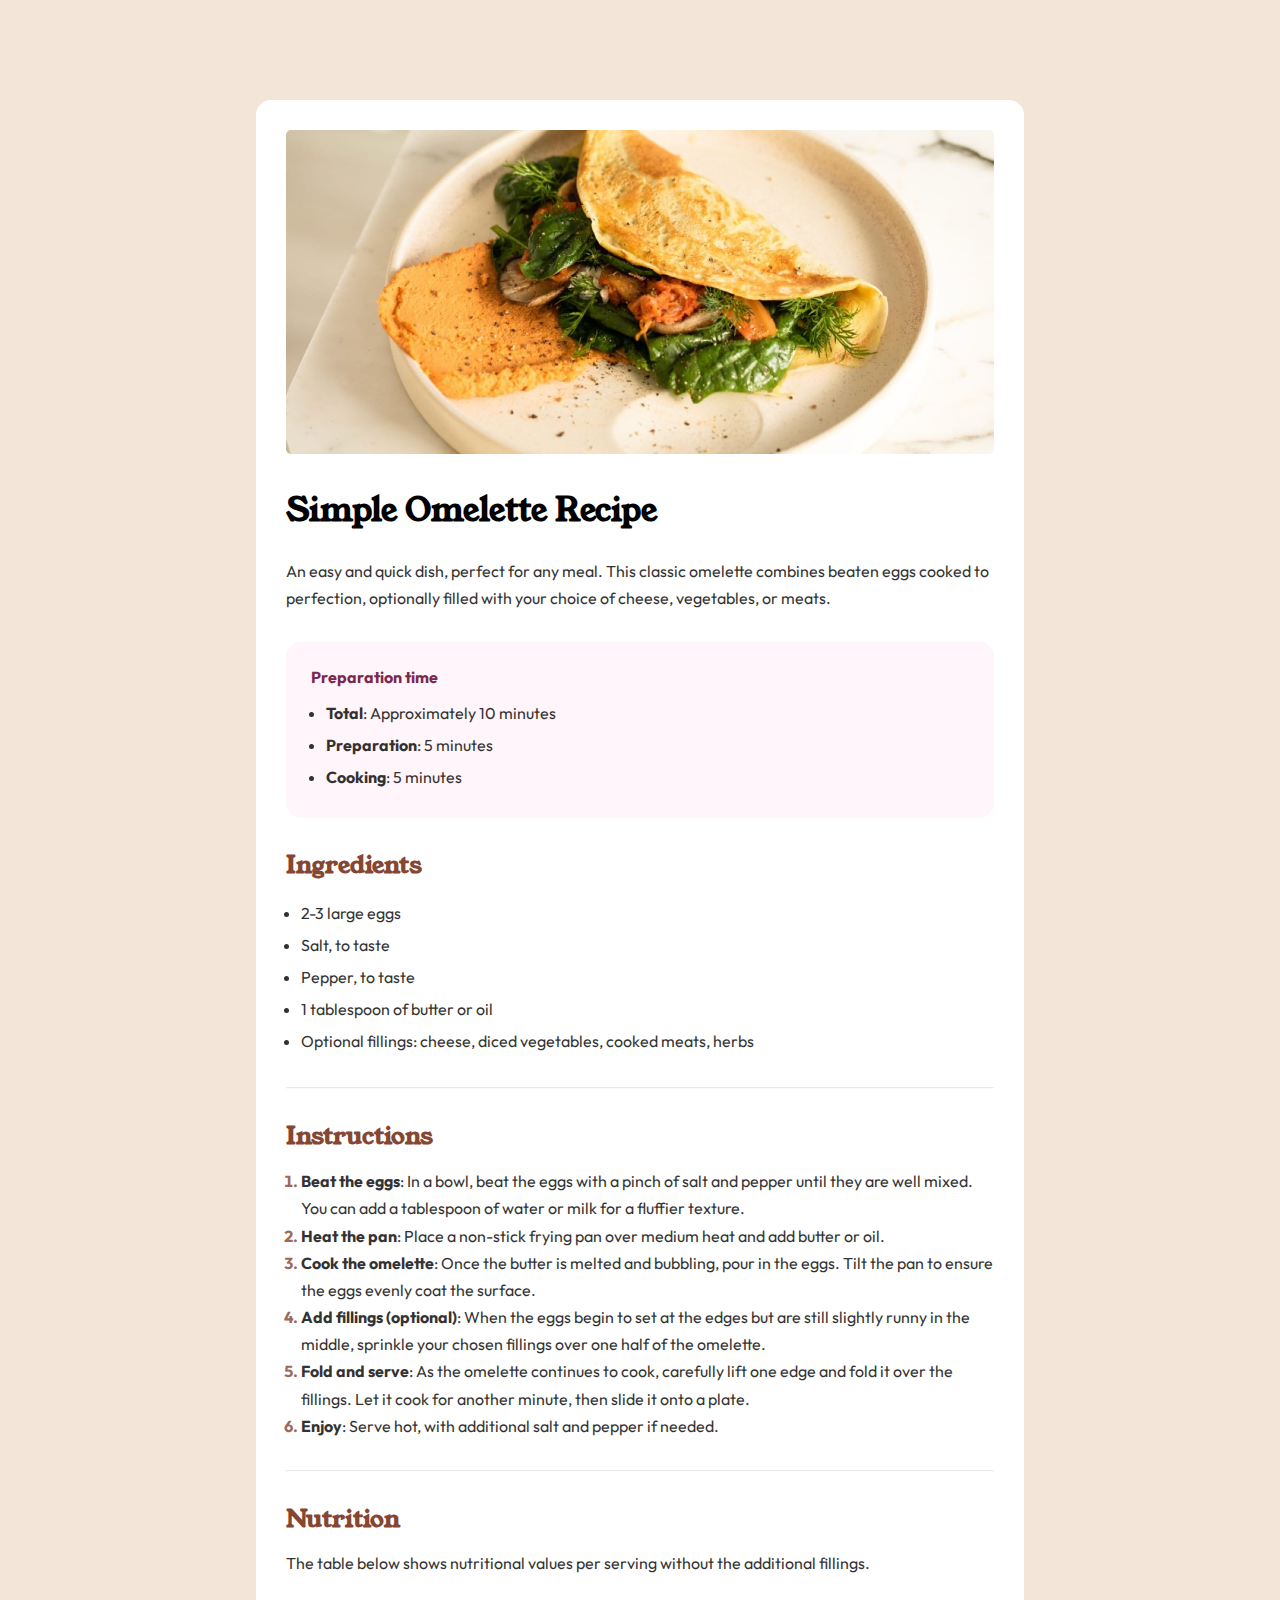
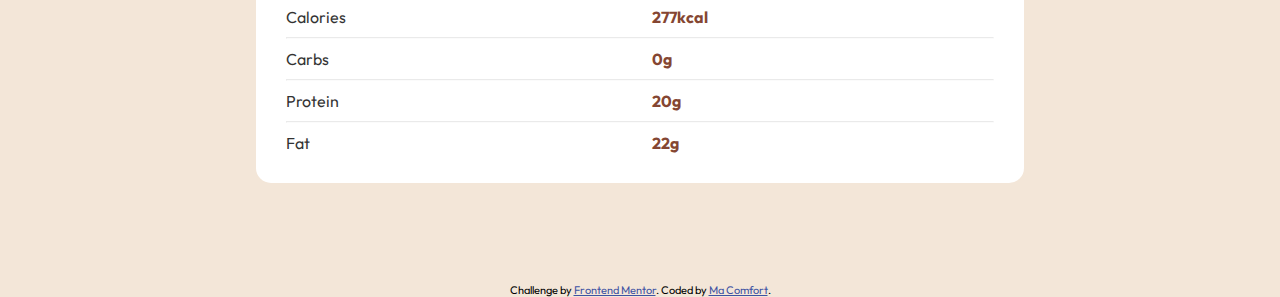
==== index.html @ 10e89e05 "recipe page completed" ====
<!DOCTYPE html>
<html lang="en">
  <head>
    <meta charset="UTF-8" />
    <meta name="viewport" content="width=device-width, initial-scale=1.0" />
    <!-- displays site properly based on user's device -->

    <link
      rel="icon"
      type="image/png"
      sizes="32x32"
      href="./assets/images/favicon-32x32.png"
    />
    <link rel="stylesheet" href="style.css" />

    <title>Frontend Mentor | Recipe page</title>

    <!-- Feel free to remove these styles or customise in your own stylesheet 👍 -->
    <style>
      .attribution {
        font-size: 11px;
        text-align: center;
      }
      .attribution a {
        color: hsl(228, 45%, 44%);
      }
    </style>
  </head>
  <body class="parent">
    <div class="recipe-container">
      <div class="img-omolette">
        <img
          src="./assets/images/image-omelette.jpeg"
          alt="an image of a plate of omolette"
        />
      </div>
      <div class="sub1">
        <h1>Simple Omelette Recipe</h1>
        <p class="para">
          An easy and quick dish, perfect for any meal. This classic omelette
          combines beaten eggs cooked to perfection, optionally filled with your
          choice of cheese, vegetables, or meats.
        </p>
      </div>

      <div class="sub2">
        <h4>Preparation time</h4>
        <ul class="firstlist">
          <li><b>Total</b>: Approximately 10 minutes</li>
          <li><b>Preparation</b>: 5 minutes</li>
          <li><b>Cooking</b>: 5 minutes</li>
        </ul>
      </div>

      <div class="sub3">
        <h2>Ingredients</h2>
        <ul class="secondlist">
          <li>2-3 large eggs</li>
          <li>Salt, to taste</li>
          <li>Pepper, to taste</li>
          <li>1 tablespoon of butter or oil</li>
          <li>
            Optional fillings: cheese, diced vegetables, cooked meats, herbs
          </li>
        </ul>
      </div>

      <hr class="hr" />

      <div class="sub4">
        <h2>Instructions</h2>
        <ol class="thirdlist">
          <li>
            <b>Beat the eggs</b>: In a bowl, beat the eggs with a pinch of salt
            and pepper until they are well mixed. You can add a tablespoon of
            water or milk for a fluffier texture.
          </li>
          <li>
            <b>Heat the pan</b>: Place a non-stick frying pan over medium heat
            and add butter or oil.
          </li>
          <li>
            <b>Cook the omelette</b>: Once the butter is melted and bubbling,
            pour in the eggs. Tilt the pan to ensure the eggs evenly coat the
            surface.
          </li>
          <li>
            <b>Add fillings (optional)</b>: When the eggs begin to set at the
            edges but are still slightly runny in the middle, sprinkle your
            chosen fillings over one half of the omelette.
          </li>
          <li>
            <b>Fold and serve</b>: As the omelette continues to cook, carefully
            lift one edge and fold it over the fillings. Let it cook for another
            minute, then slide it onto a plate.
          </li>
          <li>
            <b>Enjoy</b>: Serve hot, with additional salt and pepper if needed.
          </li>
        </ol>
      </div>

      <hr class="hr" />

      <div class="sub5">
        <h2>Nutrition</h2>
        <p class="para1">
          The table below shows nutritional values per serving without the
          additional fillings.
        </p>
      </div>

      <div class="sub6">
        <table class="table">
          <tr>
            <th>Calories</th>
            <td>277kcal</td>
          </tr>
          <tr>
            <td colspan="2"><hr class="hr1" /></td>
          </tr>
          <tr>
            <th>Carbs</th>
            <td>0g</td>
          </tr>
          <tr>
            <td colspan="2"><hr class="hr1" /></td>
          </tr>
          <tr>
            <th>Protein</th>
            <td>20g</td>
          </tr>
          <tr>
            <td colspan="2"><hr class="hr1" /></td>
          </tr>
          <tr>
            <th>Fat</th>
            <td>22g</td>
          </tr>
        </table>
      </div>
    </div>

    <div class="attribution">
      Challenge by
      <a href="https://www.frontendmentor.io?ref=challenge" target="_blank"
        >Frontend Mentor</a
      >. Coded by <a href="#">Ma Comfort</a>.
    </div>
  </body>
</html>
---- style.css ----
@import url('https://fonts.googleapis.com/css2?family=Young+Serif&display=swap');
@import url('https://fonts.googleapis.com/css2?family=Outfit:wght@400;700&display=swap');

*{
    margin: 0;
    padding: 0;
    box-sizing: border-box;
}
body{
    background-color: hsl(30, 54%, 90%);
    font-size: 16px;
    font-family: "Outfit";
}

.parent{
    display: flex;
    flex-direction: column;
    align-items: center;
    height: 100vh;
}
.recipe-container{
    width: 60%;
    background-color: hsl(0, 0%, 100%);
    margin-top: 100px;
    margin-bottom: 100px;
    border-radius: 15px;
}
.img-omolette{
    border-radius: 15px;
}
img{
    width: 100%;
    height: 25%;
    padding: 30px;
    border-radius: 35px;
}
.sub1{
    padding: 0 30px;
    background-color: hsl(0, 0%, 100%);
}
h1{
    margin-bottom: 25px;
    font-family: "Young Serif";
}
.para{
    line-height: 1.7;
    opacity: 0.8;
    
}

.sub2{
    margin: 30px;
    padding: 25px;
    background-color: hsl(330, 100%, 98%);
    border-radius: 15px;
}
h4{
    margin-bottom: 10px;
    color: hsl(332, 51%, 32%);
    
}
.firstlist, .secondlist{
    line-height: 2;
    opacity: 0.8;
    margin-left: 15px;
}

.sub3, .sub4, .sub5, .sub6{
    padding: 0 30px;
    background-color: hsl(0, 0%, 100%);
}
h2{
    color: hsl(14, 45%, 36%);
    font-family: "Young Serif";
}
.secondlist, .thirdlist{
    margin-top: 15px;
}

.hr{
    margin: 30px;
    opacity: 0.2;
}
.thirdlist{
    line-height: 1.7;
    opacity: 0.8;
    margin-left: 15px; 
}
ol li::marker{
    color: hsl(14, 45%, 36%);
    font-weight: bold;
}

.para1{
    margin: 15px 0;
    line-height: 1.6;
    opacity: 0.8;

}

.table{
    width: 100%;
    border-collapse: collapse;
    margin: 30px 0;
}


th{
    font-weight: 400;
    opacity: 0.8;
    text-align: left;
}
td{
    font-weight: 700;
    color: hsl(14, 45%, 36%);
}
.hr1{
    margin: 10px 0;
    opacity: 0.2;
}
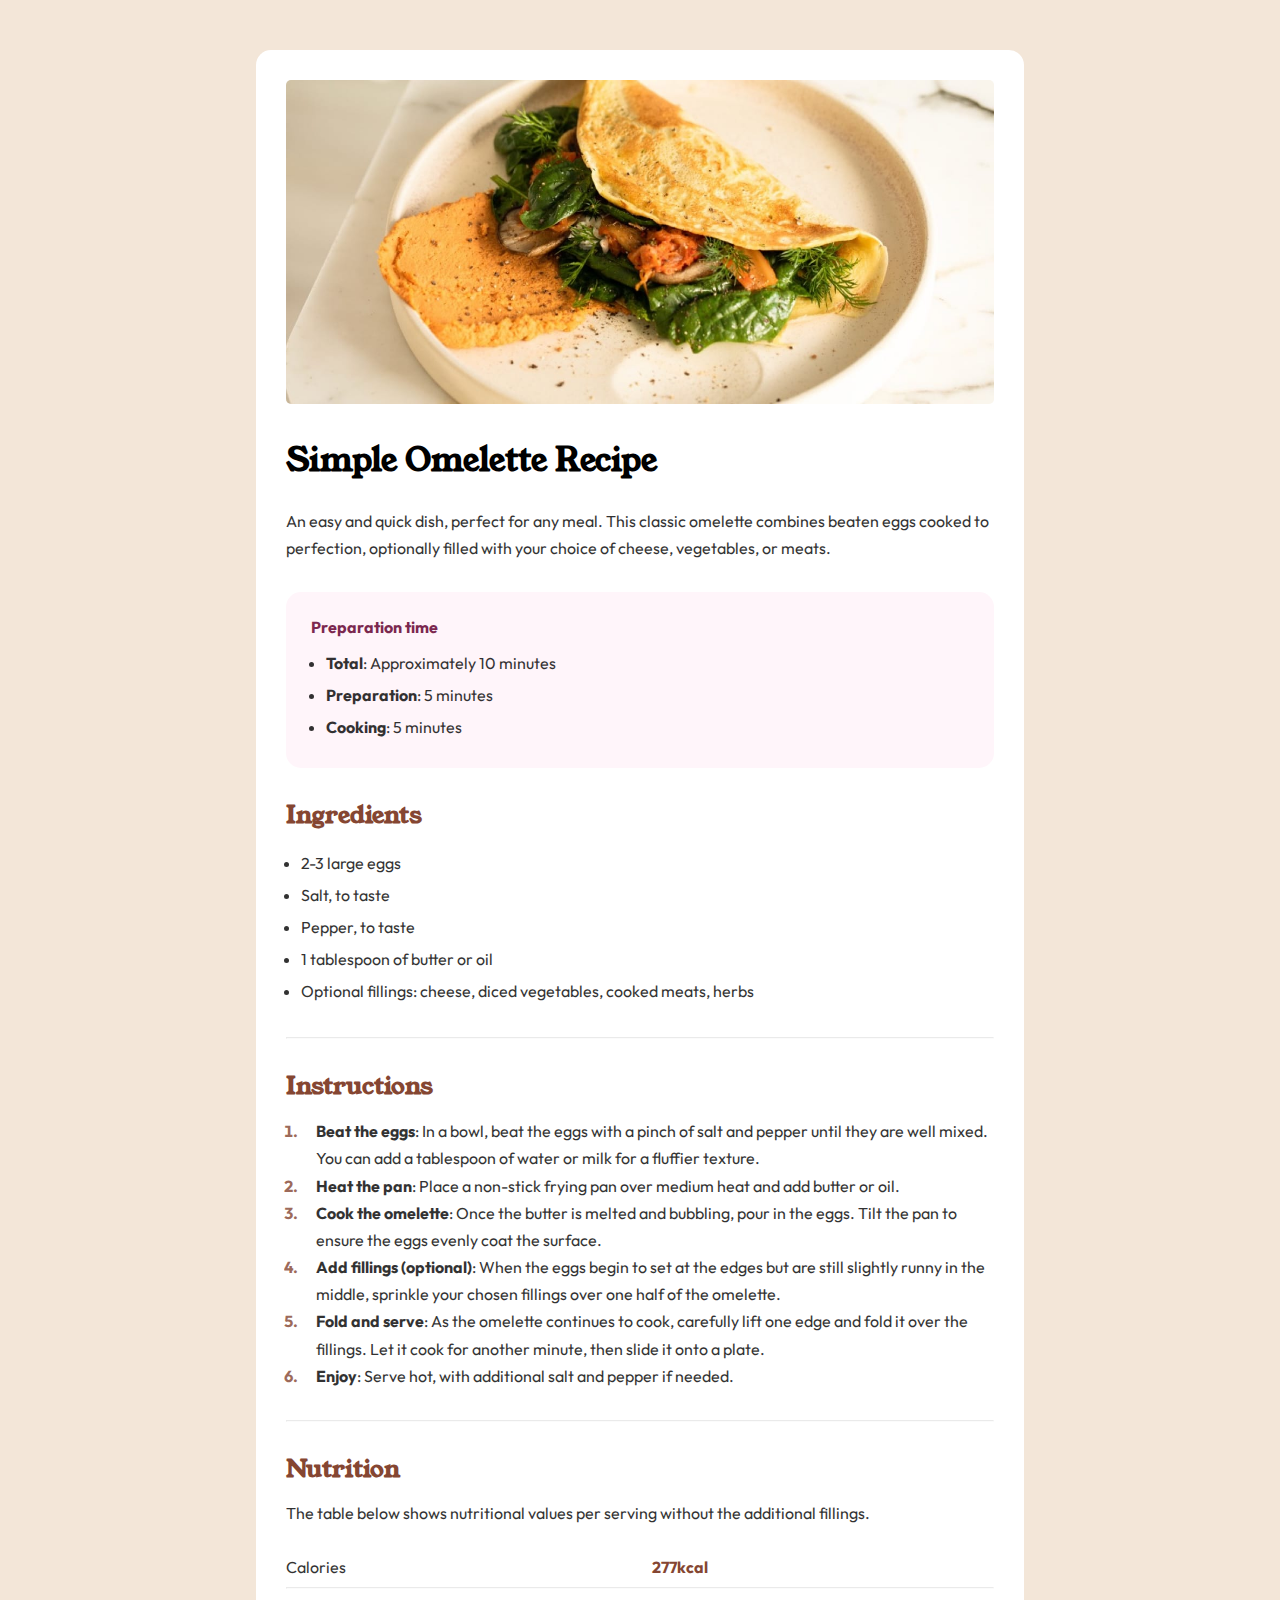
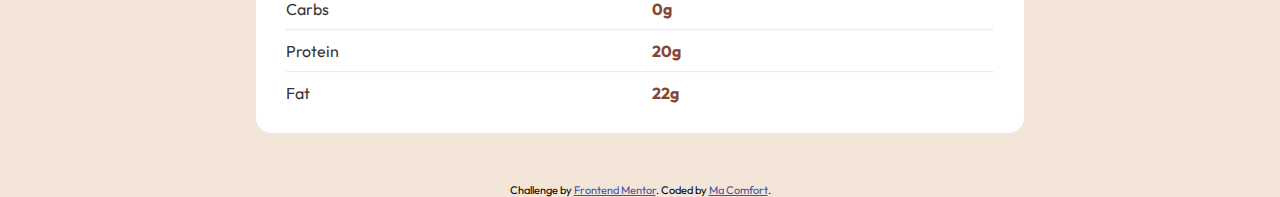
==== commit 19ec61d0: "rearranged some directives" ====
--- a/index.html
+++ b/index.html
@@ -70,31 +70,31 @@
       <div class="sub4">
         <h2>Instructions</h2>
         <ol class="thirdlist">
-          <li>
+          <li class="list">
             <b>Beat the eggs</b>: In a bowl, beat the eggs with a pinch of salt
             and pepper until they are well mixed. You can add a tablespoon of
             water or milk for a fluffier texture.
           </li>
-          <li>
+          <li class="list">
             <b>Heat the pan</b>: Place a non-stick frying pan over medium heat
             and add butter or oil.
           </li>
-          <li>
+          <li class="list">
             <b>Cook the omelette</b>: Once the butter is melted and bubbling,
             pour in the eggs. Tilt the pan to ensure the eggs evenly coat the
             surface.
           </li>
-          <li>
+          <li class="list">
             <b>Add fillings (optional)</b>: When the eggs begin to set at the
             edges but are still slightly runny in the middle, sprinkle your
             chosen fillings over one half of the omelette.
           </li>
-          <li>
+          <li class="list">
             <b>Fold and serve</b>: As the omelette continues to cook, carefully
             lift one edge and fold it over the fillings. Let it cook for another
             minute, then slide it onto a plate.
           </li>
-          <li>
+          <li class="list">
             <b>Enjoy</b>: Serve hot, with additional salt and pepper if needed.
           </li>
         </ol>
--- a/style.css
+++ b/style.css
@@ -21,8 +21,8 @@
 .recipe-container{
     width: 60%;
     background-color: hsl(0, 0%, 100%);
-    margin-top: 100px;
-    margin-bottom: 100px;
+    margin-top: 50px;
+    margin-bottom: 50px;
     border-radius: 15px;
 }
 .img-omolette{
@@ -86,9 +86,16 @@
     opacity: 0.8;
     margin-left: 15px; 
 }
+
+.list{
+    padding-left: 15px;
+}
+
 ol li::marker{
     color: hsl(14, 45%, 36%);
-    font-weight: bold;
+    font-weight: 700;
+    opacity: 0.8;
+    
 }
 
 .para1{
